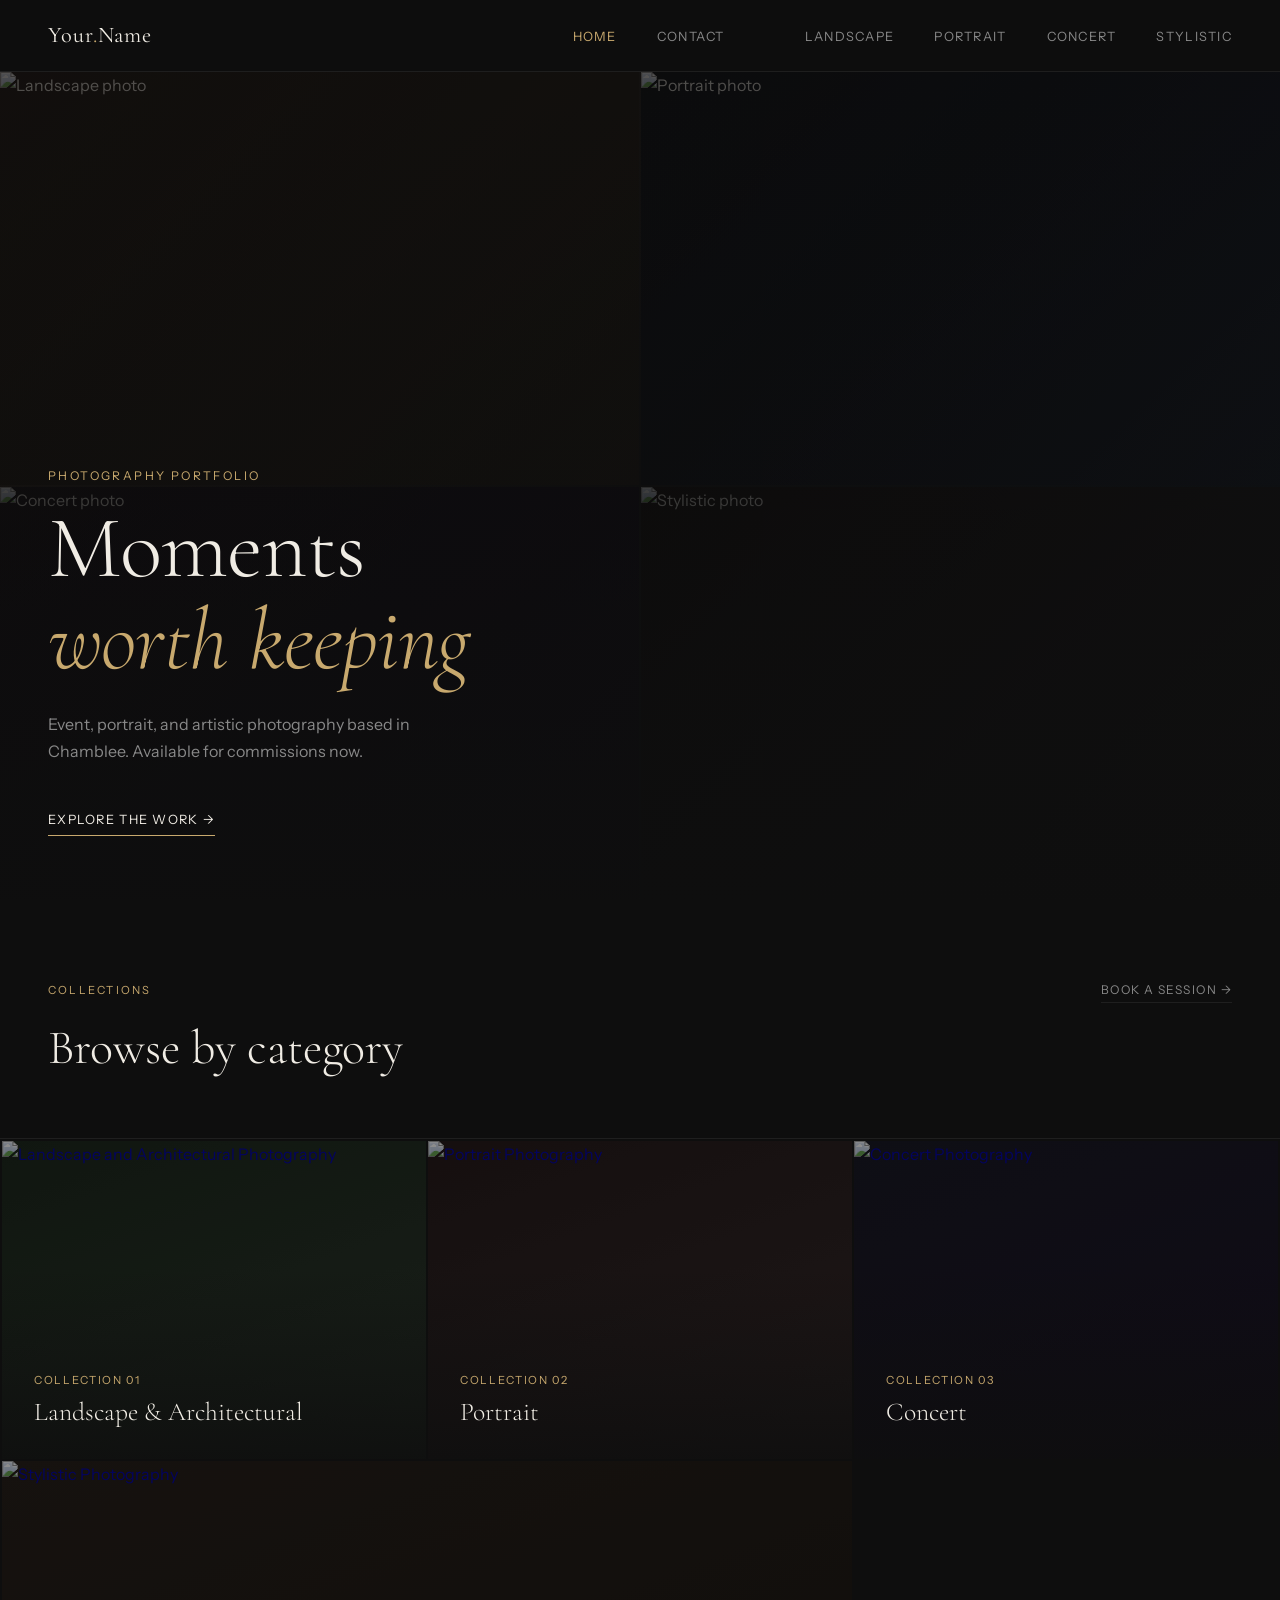
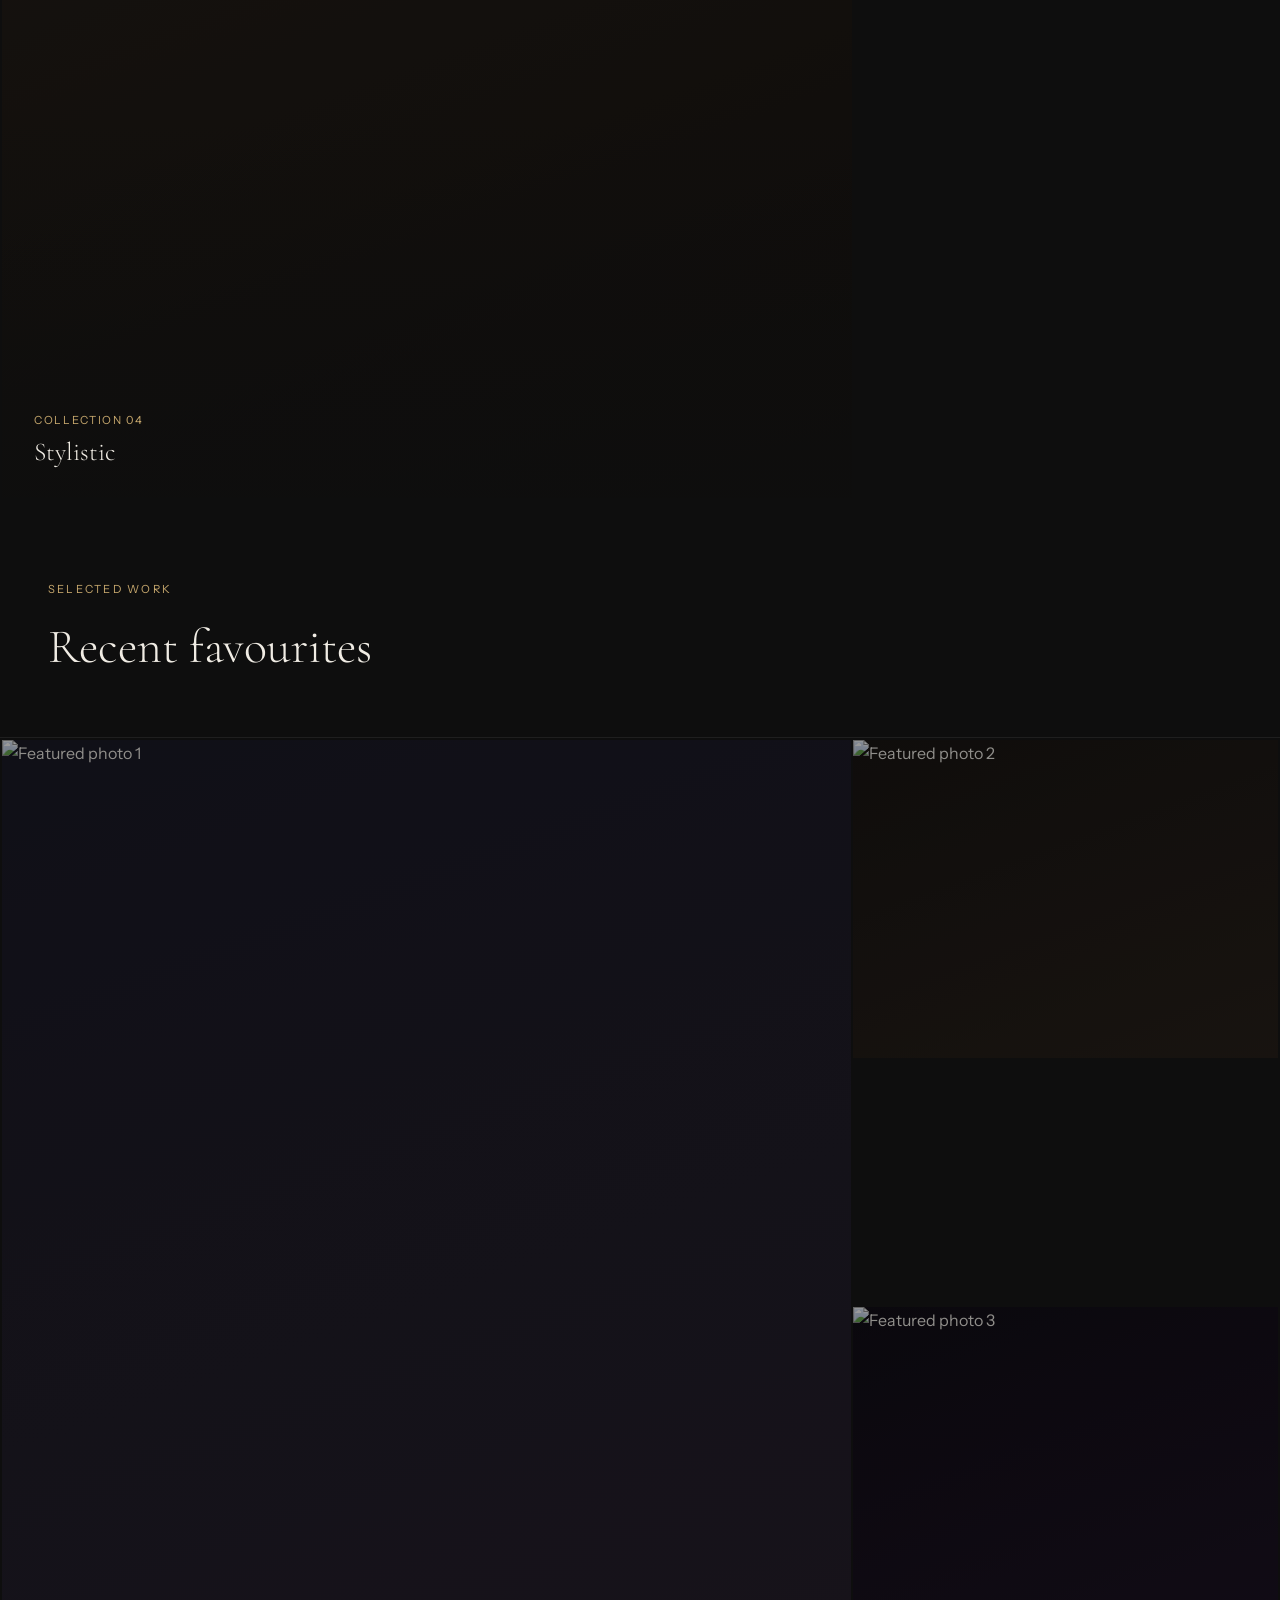
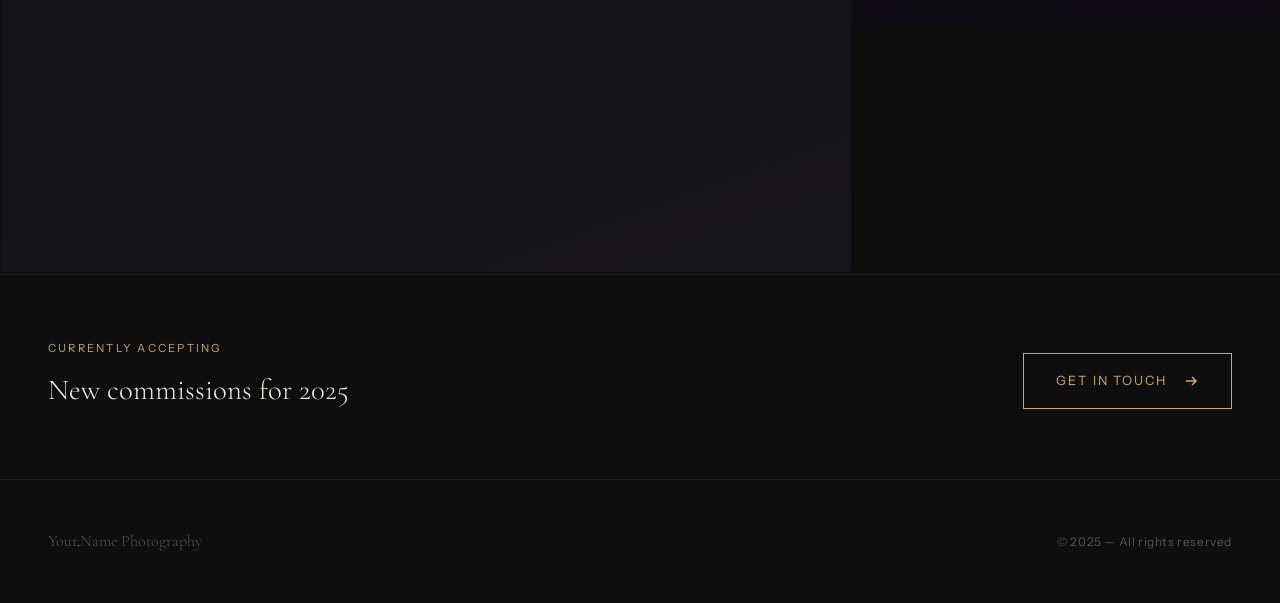
==== index.html @ 0b2f18de "Add Cassidy photo" ====
<!DOCTYPE html>
<html lang="en">
<head>
  <meta charset="UTF-8">
  <meta name="viewport" content="width=device-width, initial-scale=1.0">
  <title>Ari Weber — Photography</title>
  <meta name="description" content="Photography portfolio — landscape, portrait, concert, and stylistic photography.">
  <link rel="stylesheet" href="css/style.css">

  <!-- ═══════════════════════════════════════════════
    ANALYTICS — Paste your snippets here
    ═══════════════════════════════════════════════ -->

  <!-- Google tag (gtag.js) -->
<script async src="https://www.googletagmanager.com/gtag/js?id=G-SFC77JPPCZ"></script>
<script>
  window.dataLayer = window.dataLayer || [];
  function gtag(){dataLayer.push(arguments);}
  gtag('js', new Date());

  gtag('config', 'G-SFC77JPPCZ');
</script>

  <script type="text/javascript">
    (function(c,l,a,r,i,t,y){
        c[a]=c[a]||function(){(c[a].q=c[a].q||[]).push(arguments)};
        t=l.createElement(r);t.async=1;t.src="https://www.clarity.ms/tag/"+i;
        y=l.getElementsByTagName(r)[0];y.parentNode.insertBefore(t,y);
    })(window, document, "clarity", "script", "w8kyhgi5ei");
</script>

</head>
<body>

  <!-- ── Navigation ── -->
  <nav>
    <a href="/" class="nav-logo">Your<span>.</span>Name</a>
    <ul class="nav-links">
      <li><a href="/" class="active">Home</a></li>
      <li><a href="pages/contact">Contact</a></li>
      <li></li>
      <li><a href="pages/landscape">Landscape</a></li>
      <li><a href="pages/portrait">Portrait</a></li>
      <li><a href="pages/concert">Concert</a></li>
      <li><a href="pages/stylistic">Stylistic</a></li>
    </ul>
    <button class="nav-toggle" aria-label="Toggle menu">
      <span></span><span></span><span></span>
    </button>
  </nav>

  <main>

    <!-- ── Hero ── -->
    <section class="hero">
      <div class="hero-bg"></div>

      <!-- Replace src values with your actual hero images -->
      <div class="hero-grid">
        <img class="hero-img" src="images/hero-1.jpg" alt="Landscape photo"
          onerror="this.style.background='linear-gradient(135deg,#1a1512,#2a2218)';this.style.display='block'">
        <img class="hero-img" src="images/Cassidy_Portrait_B&W.JPG" alt="Portrait photo"
          onerror="this.style.background='linear-gradient(135deg,#0d1218,#1a2030)';this.style.display='block'">
        <img class="hero-img" src="images/hero-3.jpg" alt="Concert photo"
          onerror="this.style.background='linear-gradient(135deg,#120d18,#1e1228)';this.style.display='block'">
        <img class="hero-img" src="images/hero-4.jpg" alt="Stylistic photo"
          onerror="this.style.background='linear-gradient(135deg,#181210,#2a1e1a)';this.style.display='block'">
      </div>

      <div class="hero-overlay"></div>

      <div class="hero-content">
        <p class="hero-eyebrow fade-up fade-up-1">Photography Portfolio</p>
        <h1 class="hero-title fade-up fade-up-2">
          Moments<br><em>worth keeping</em>
        </h1>
        <p class="hero-subtitle fade-up fade-up-3">
          Event, portrait, and artistic photography based in Chamblee.
          Available for commissions now.
        </p>
        <a href="pages/landscape" class="hero-cta fade-up fade-up-3">
          Explore the work →
        </a>
      </div>
    </section>

    <!-- ── Categories ── -->
    <section>
      <div class="section-header">
        <div>
          <p class="section-label">Collections</p>
          <h2 class="section-title">Browse by category</h2>
        </div>
        <a href="pages/contact" class="section-link">Book a session →</a>
      </div>

      <div class="categories-grid">

        <a href="pages/landscape" class="category-card scroll-reveal">
          <!-- Replace src with your landscape thumbnail -->
          <img src="images/cat-landscape.jpg" alt="Landscape and Architectural Photography"
            onerror="this.style.background='linear-gradient(160deg,#1a2a1a,#2a3a2a)';this.style.display='block';this.style.height='100%'">
          <div class="category-overlay">
            <p class="category-count">Collection 01</p>
            <h3 class="category-name">Landscape &amp; Architectural</h3>
          </div>
          <div class="category-arrow">
            <svg viewBox="0 0 16 16"><path d="M3 8h10M9 4l4 4-4 4"/></svg>
          </div>
        </a>

        <a href="pages/portrait" class="category-card scroll-reveal">
          <img src="images/cat-portrait.jpg" alt="Portrait Photography"
            onerror="this.style.background='linear-gradient(160deg,#2a1a1a,#3a2a2a)';this.style.display='block';this.style.height='100%'">
          <div class="category-overlay">
            <p class="category-count">Collection 02</p>
            <h3 class="category-name">Portrait</h3>
          </div>
          <div class="category-arrow">
            <svg viewBox="0 0 16 16"><path d="M3 8h10M9 4l4 4-4 4"/></svg>
          </div>
        </a>

        <a href="pages/concert" class="category-card scroll-reveal">
          <img src="images/cat-concert.jpg" alt="Concert Photography"
            onerror="this.style.background='linear-gradient(160deg,#1a1a2a,#1e1230)';this.style.display='block';this.style.height='100%'">
          <div class="category-overlay">
            <p class="category-count">Collection 03</p>
            <h3 class="category-name">Concert</h3>
          </div>
          <div class="category-arrow">
            <svg viewBox="0 0 16 16"><path d="M3 8h10M9 4l4 4-4 4"/></svg>
          </div>
        </a>

        <a href="pages/stylistic" class="category-card scroll-reveal" style="grid-column: span 2;">
          <img src="images/cat-stylistic.jpg" alt="Stylistic Photography"
            onerror="this.style.background='linear-gradient(160deg,#2a2018,#1a1510)';this.style.display='block';this.style.height='100%'">
          <div class="category-overlay">
            <p class="category-count">Collection 04</p>
            <h3 class="category-name">Stylistic</h3>
          </div>
          <div class="category-arrow">
            <svg viewBox="0 0 16 16"><path d="M3 8h10M9 4l4 4-4 4"/></svg>
          </div>
        </a>

        <!-- Add more category cards here, or remove the span-2 above if you add a 5th card -->

      </div>
    </section>

    <!-- ── Featured shots ── -->
    <section>
      <div class="section-header">
        <div>
          <p class="section-label">Selected Work</p>
          <h2 class="section-title">Recent favourites</h2>
        </div>
      </div>

      <div class="featured-grid">

        <div class="featured-item featured-large scroll-reveal">
          <!-- Replace with your featured image -->
          <img src="images/featured-1.jpg" alt="Featured photo 1"
            onerror="this.style.background='linear-gradient(160deg,#1a1a2a,#2a2030)';this.style.display='block';this.style.height='100%'">
          <div class="featured-caption">
            <p>Golden hour over the valley — Sierra Nevada, 2024</p>
          </div>
        </div>

        <div class="featured-item scroll-reveal">
          <img src="images/featured-2.jpg" alt="Featured photo 2"
            onerror="this.style.background='linear-gradient(160deg,#1a1512,#2a2018)';this.style.display='block';this.style.height='100%'">
          <div class="featured-caption">
            <p>Studio portrait session — New York, 2024</p>
          </div>
        </div>

        <div class="featured-item scroll-reveal">
          <img src="images/featured-3.jpg" alt="Featured photo 3"
            onerror="this.style.background='linear-gradient(160deg,#120d18,#1e1228)';this.style.display='block';this.style.height='100%'">
          <div class="featured-caption">
            <p>Front row at the Roundhouse — London, 2024</p>
          </div>
        </div>

      </div>
    </section>

    <!-- ── Availability strip ── -->
    <section style="padding: 4rem 3rem; display:flex; align-items:center; justify-content:space-between; border-top: 1px solid var(--border); gap: 2rem; flex-wrap: wrap;">
      <div>
        <p class="section-label" style="margin-bottom:0.5rem;">Currently accepting</p>
        <h3 style="font-family:var(--serif); font-size:1.8rem; font-weight:300;">New commissions for 2025</h3>
      </div>
      <a href="pages/contact" class="form-submit" style="text-decoration:none; flex-shrink:0;">
        Get in touch
        <svg viewBox="0 0 16 16" fill="none" stroke="currentColor" stroke-width="1.5"><path d="M3 8h10M9 4l4 4-4 4"/></svg>
      </a>
    </section>

  </main>

  <!-- ── Footer ── -->
  <footer>
    <p class="footer-brand">Your<span>.</span>Name Photography</p>
    <p class="footer-copy">&copy; 2025 — All rights reserved</p>
  </footer>

  <script src="js/main.js"></script>
</body>
</html>
---- css/style.css ----
@import url('https://fonts.googleapis.com/css2?family=Cormorant+Garamond:ital,wght@0,300;0,400;0,500;1,300;1,400&family=Instrument+Sans:wght@300;400;500&display=swap');

:root {
  --bg: #0e0e0e;
  --bg-card: #161616;
  --bg-elevated: #1e1e1e;
  --text: #f0ece4;
  --text-muted: #888;
  --text-dim: #555;
  --accent: #c8a96e;
  --accent-soft: rgba(200, 169, 110, 0.12);
  --border: rgba(255,255,255,0.07);
  --border-hover: rgba(200,169,110,0.3);
  --nav-height: 72px;
  --serif: 'Cormorant Garamond', Georgia, serif;
  --sans: 'Instrument Sans', system-ui, sans-serif;
  --transition: 0.3s cubic-bezier(0.4, 0, 0.2, 1);
}

*, *::before, *::after { box-sizing: border-box; margin: 0; padding: 0; }

html { scroll-behavior: smooth; }

body {
  background: var(--bg);
  color: var(--text);
  font-family: var(--sans);
  font-weight: 300;
  font-size: 16px;
  line-height: 1.7;
  -webkit-font-smoothing: antialiased;
}

/* ── Navigation ── */
nav {
  position: fixed;
  top: 0; left: 0; right: 0;
  height: var(--nav-height);
  background: rgba(14,14,14,0.92);
  backdrop-filter: blur(12px);
  -webkit-backdrop-filter: blur(12px);
  border-bottom: 1px solid var(--border);
  display: flex;
  align-items: center;
  justify-content: space-between;
  padding: 0 3rem;
  z-index: 100;
}

.nav-logo {
  font-family: var(--serif);
  font-size: 1.4rem;
  font-weight: 400;
  color: var(--text);
  text-decoration: none;
  letter-spacing: 0.04em;
}

.nav-logo span { color: var(--accent); }

.nav-links {
  display: flex;
  gap: 2.5rem;
  list-style: none;
}

.nav-links a {
  color: var(--text-muted);
  text-decoration: none;
  font-size: 0.8rem;
  letter-spacing: 0.1em;
  text-transform: uppercase;
  transition: color var(--transition);
}

.nav-links a:hover,
.nav-links a.active { color: var(--accent); }

.nav-toggle {
  display: none;
  background: none;
  border: none;
  cursor: pointer;
  padding: 8px;
  flex-direction: column;
  gap: 5px;
}

.nav-toggle span {
  display: block;
  width: 24px;
  height: 1px;
  background: var(--text);
  transition: var(--transition);
}

/* ── Page container ── */
main {
  padding-top: var(--nav-height);
  min-height: 100vh;
}

/* ── Hero ── */
.hero {
  position: relative;
  height: calc(100vh - var(--nav-height));
  display: flex;
  align-items: flex-end;
  padding: 0 3rem 4rem;
  overflow: hidden;
}

.hero-bg {
  position: absolute;
  inset: 0;
  background: linear-gradient(135deg, #1a1512 0%, #0e0e0e 50%, #0d1218 100%);
}

.hero-grid {
  position: absolute;
  inset: 0;
  display: grid;
  grid-template-columns: 1fr 1fr;
  grid-template-rows: 1fr 1fr;
  gap: 2px;
  opacity: 0.6;
}

.hero-img {
  width: 100%;
  height: 100%;
  object-fit: cover;
  filter: brightness(0.5) saturate(0.7);
  transition: filter var(--transition);
}

.hero-grid:hover .hero-img { filter: brightness(0.6) saturate(0.85); }

.hero-overlay {
  position: absolute;
  inset: 0;
  background: linear-gradient(to top, rgba(14,14,14,0.95) 0%, rgba(14,14,14,0.3) 50%, transparent 100%);
}

.hero-content {
  position: relative;
  z-index: 2;
  max-width: 640px;
}

.hero-eyebrow {
  font-family: var(--sans);
  font-size: 0.75rem;
  letter-spacing: 0.2em;
  text-transform: uppercase;
  color: var(--accent);
  margin-bottom: 1rem;
}

.hero-title {
  font-family: var(--serif);
  font-size: clamp(3rem, 7vw, 5.5rem);
  font-weight: 300;
  line-height: 1.05;
  letter-spacing: -0.01em;
  color: var(--text);
  margin-bottom: 1.5rem;
}

.hero-title em {
  font-style: italic;
  color: var(--accent);
}

.hero-subtitle {
  font-size: 1rem;
  color: var(--text-muted);
  font-weight: 300;
  max-width: 400px;
  margin-bottom: 2.5rem;
}

.hero-cta {
  display: inline-flex;
  align-items: center;
  gap: 0.75rem;
  color: var(--text);
  text-decoration: none;
  font-size: 0.8rem;
  letter-spacing: 0.1em;
  text-transform: uppercase;
  border-bottom: 1px solid var(--accent);
  padding-bottom: 4px;
  transition: color var(--transition), gap var(--transition);
}

.hero-cta:hover { color: var(--accent); gap: 1.25rem; }

/* ── Section headers ── */
.section-header {
  padding: 5rem 3rem 3rem;
  display: flex;
  align-items: baseline;
  justify-content: space-between;
  border-bottom: 1px solid var(--border);
}

.section-label {
  font-family: var(--sans);
  font-size: 0.7rem;
  letter-spacing: 0.2em;
  text-transform: uppercase;
  color: var(--accent);
  margin-bottom: 0.5rem;
}

.section-title {
  font-family: var(--serif);
  font-size: clamp(2rem, 4vw, 3rem);
  font-weight: 300;
  color: var(--text);
}

.section-link {
  color: var(--text-muted);
  text-decoration: none;
  font-size: 0.75rem;
  letter-spacing: 0.12em;
  text-transform: uppercase;
  border-bottom: 1px solid var(--border);
  padding-bottom: 2px;
  transition: color var(--transition), border-color var(--transition);
  white-space: nowrap;
}

.section-link:hover { color: var(--accent); border-color: var(--accent); }

/* ── Category grid ── */
.categories-grid {
  display: grid;
  grid-template-columns: repeat(3, 1fr);
  gap: 2px;
  padding: 2px;
}

.category-card {
  position: relative;
  aspect-ratio: 4/3;
  overflow: hidden;
  cursor: pointer;
  text-decoration: none;
  display: block;
}

.category-card img {
  width: 100%;
  height: 100%;
  object-fit: cover;
  filter: brightness(0.55) saturate(0.7);
  transition: transform 0.7s cubic-bezier(0.4,0,0.2,1), filter 0.5s ease;
}

.category-card:hover img {
  transform: scale(1.05);
  filter: brightness(0.7) saturate(0.9);
}

.category-overlay {
  position: absolute;
  inset: 0;
  background: linear-gradient(to top, rgba(14,14,14,0.85) 0%, transparent 60%);
  display: flex;
  flex-direction: column;
  justify-content: flex-end;
  padding: 2rem;
  transition: background var(--transition);
}

.category-card:hover .category-overlay {
  background: linear-gradient(to top, rgba(14,14,14,0.75) 0%, transparent 70%);
}

.category-count {
  font-size: 0.7rem;
  letter-spacing: 0.15em;
  text-transform: uppercase;
  color: var(--accent);
  margin-bottom: 0.5rem;
}

.category-name {
  font-family: var(--serif);
  font-size: 1.6rem;
  font-weight: 300;
  color: var(--text);
  line-height: 1.1;
}

.category-arrow {
  position: absolute;
  top: 1.5rem;
  right: 1.5rem;
  width: 36px;
  height: 36px;
  border: 1px solid rgba(255,255,255,0.2);
  border-radius: 50%;
  display: flex;
  align-items: center;
  justify-content: center;
  opacity: 0;
  transform: translateY(-4px);
  transition: opacity var(--transition), transform var(--transition), border-color var(--transition);
}

.category-card:hover .category-arrow {
  opacity: 1;
  transform: translateY(0);
  border-color: var(--accent);
}

.category-arrow svg { width: 14px; height: 14px; fill: var(--accent); }

/* ── Featured photos ── */
.featured-grid {
  display: grid;
  grid-template-columns: 2fr 1fr;
  grid-template-rows: auto auto;
  gap: 2px;
  padding: 2px;
}

.featured-large { grid-row: 1 / 3; }

.featured-item {
  position: relative;
  overflow: hidden;
  aspect-ratio: 4/3;
}

.featured-large { aspect-ratio: 3/4; }

.featured-item img {
  width: 100%;
  height: 100%;
  object-fit: cover;
  filter: brightness(0.6) saturate(0.75);
  transition: transform 0.6s cubic-bezier(0.4,0,0.2,1), filter 0.4s ease;
}

.featured-item:hover img {
  transform: scale(1.04);
  filter: brightness(0.75) saturate(1);
}

.featured-caption {
  position: absolute;
  bottom: 0; left: 0; right: 0;
  padding: 1.5rem;
  background: linear-gradient(to top, rgba(14,14,14,0.9) 0%, transparent 100%);
  transform: translateY(100%);
  transition: transform var(--transition);
}

.featured-item:hover .featured-caption { transform: translateY(0); }

.featured-caption p {
  font-family: var(--serif);
  font-style: italic;
  font-size: 0.95rem;
  color: var(--text-muted);
}

/* ── Gallery page ── */
.gallery-header {
  padding: 5rem 3rem 3rem;
  border-bottom: 1px solid var(--border);
}

.gallery-eyebrow {
  font-size: 0.7rem;
  letter-spacing: 0.2em;
  text-transform: uppercase;
  color: var(--accent);
  margin-bottom: 0.75rem;
}

.gallery-title {
  font-family: var(--serif);
  font-size: clamp(2.5rem, 5vw, 4rem);
  font-weight: 300;
  line-height: 1.1;
}

.gallery-desc {
  color: var(--text-muted);
  font-weight: 300;
  max-width: 500px;
  margin-top: 1rem;
}

.gallery-masonry {
  columns: 3;
  column-gap: 2px;
  padding: 2px;
}

.gallery-masonry .photo-item {
  break-inside: avoid;
  margin-bottom: 2px;
  position: relative;
  overflow: hidden;
  cursor: pointer;
}

.gallery-masonry .photo-item img {
  width: 100%;
  display: block;
  filter: brightness(0.7) saturate(0.75);
  transition: transform 0.6s cubic-bezier(0.4,0,0.2,1), filter 0.4s ease;
}

.gallery-masonry .photo-item:hover img {
  transform: scale(1.03);
  filter: brightness(0.9) saturate(1);
}

/* ── Lightbox ── */
.lightbox {
  display: none;
  position: fixed;
  inset: 0;
  background: rgba(0,0,0,0.95);
  z-index: 1000;
  align-items: center;
  justify-content: center;
}

.lightbox.open { display: flex; }

.lightbox-img {
  max-width: 90vw;
  max-height: 90vh;
  object-fit: contain;
}

.lightbox-close {
  position: absolute;
  top: 1.5rem;
  right: 2rem;
  background: none;
  border: none;
  color: var(--text-muted);
  font-size: 2rem;
  cursor: pointer;
  transition: color var(--transition);
  line-height: 1;
}

.lightbox-close:hover { color: var(--text); }

/* ── Contact page ── */
.contact-layout {
  display: grid;
  grid-template-columns: 1fr 1fr;
  min-height: calc(100vh - var(--nav-height));
}

.contact-info {
  padding: 5rem 3rem;
  border-right: 1px solid var(--border);
  display: flex;
  flex-direction: column;
  justify-content: space-between;
}

.contact-title {
  font-family: var(--serif);
  font-size: clamp(2.5rem, 4vw, 3.5rem);
  font-weight: 300;
  line-height: 1.1;
  margin-bottom: 1.5rem;
}

.contact-title em { font-style: italic; color: var(--accent); }

.contact-desc {
  color: var(--text-muted);
  font-weight: 300;
  max-width: 360px;
  margin-bottom: 3rem;
}

.contact-detail {
  display: flex;
  flex-direction: column;
  gap: 1.5rem;
}

.contact-item-label {
  font-size: 0.7rem;
  letter-spacing: 0.15em;
  text-transform: uppercase;
  color: var(--text-dim);
  margin-bottom: 0.25rem;
}

.contact-item-value {
  font-family: var(--serif);
  font-size: 1.1rem;
  color: var(--text-muted);
}

.contact-social {
  display: flex;
  gap: 1.5rem;
  margin-top: 3rem;
}

.social-link {
  font-size: 0.75rem;
  letter-spacing: 0.1em;
  text-transform: uppercase;
  color: var(--text-dim);
  text-decoration: none;
  border-bottom: 1px solid var(--border);
  padding-bottom: 2px;
  transition: color var(--transition), border-color var(--transition);
}

.social-link:hover { color: var(--accent); border-color: var(--accent); }

/* ── Form ── */
.contact-form-wrap {
  padding: 5rem 3rem;
  background: var(--bg-card);
}

.form-title {
  font-family: var(--serif);
  font-size: 1.5rem;
  font-weight: 400;
  color: var(--text-muted);
  margin-bottom: 2.5rem;
}

.form-group {
  margin-bottom: 1.75rem;
}

.form-label {
  display: block;
  font-size: 0.7rem;
  letter-spacing: 0.15em;
  text-transform: uppercase;
  color: var(--text-dim);
  margin-bottom: 0.6rem;
}

.form-input,
.form-textarea,
.form-select {
  width: 100%;
  background: transparent;
  border: none;
  border-bottom: 1px solid var(--border);
  padding: 0.75rem 0;
  color: var(--text);
  font-family: var(--sans);
  font-size: 1rem;
  font-weight: 300;
  outline: none;
  transition: border-color var(--transition);
  -webkit-appearance: none;
  border-radius: 0;
}

.form-input:focus,
.form-textarea:focus,
.form-select:focus {
  border-color: var(--accent);
}

.form-select {
  background: transparent;
  cursor: pointer;
}

.form-select option {
  background: var(--bg-card);
  color: var(--text);
}

.form-textarea {
  resize: vertical;
  min-height: 120px;
}

.form-row {
  display: grid;
  grid-template-columns: 1fr 1fr;
  gap: 2rem;
}

.form-submit {
  display: inline-flex;
  align-items: center;
  gap: 1rem;
  background: transparent;
  border: 1px solid var(--accent);
  color: var(--accent);
  padding: 1rem 2rem;
  font-family: var(--sans);
  font-size: 0.8rem;
  letter-spacing: 0.15em;
  text-transform: uppercase;
  cursor: pointer;
  transition: background var(--transition), color var(--transition);
  margin-top: 0.5rem;
}

.form-submit:hover {
  background: var(--accent);
  color: var(--bg);
}

.form-submit svg {
  width: 16px;
  height: 16px;
  transition: transform var(--transition);
}

.form-submit:hover svg { transform: translateX(4px); }

/* ── Footer ── */
footer {
  padding: 3rem;
  border-top: 1px solid var(--border);
  display: flex;
  align-items: center;
  justify-content: space-between;
}

.footer-brand {
  font-family: var(--serif);
  font-size: 1rem;
  color: var(--text-dim);
}

.footer-brand span { color: var(--accent); }

.footer-copy {
  font-size: 0.75rem;
  color: var(--text-dim);
  letter-spacing: 0.05em;
}

/* ── Placeholder images (gradient stands) ── */
.img-placeholder {
  width: 100%;
  height: 100%;
  display: block;
  background: linear-gradient(135deg, #1a1a1a 0%, #2a2a2a 50%, #1a1a1a 100%);
}

/* ── Animations ── */
@keyframes fadeUp {
  from { opacity: 0; transform: translateY(24px); }
  to   { opacity: 1; transform: translateY(0); }
}

.fade-up {
  opacity: 0;
  animation: fadeUp 0.8s cubic-bezier(0.4,0,0.2,1) forwards;
}

.fade-up-1 { animation-delay: 0.1s; }
.fade-up-2 { animation-delay: 0.25s; }
.fade-up-3 { animation-delay: 0.4s; }

/* ── Responsive ── */
@media (max-width: 900px) {
  nav { padding: 0 1.5rem; }
  .nav-links { display: none; }
  .nav-links.open {
    display: flex;
    flex-direction: column;
    position: fixed;
    top: var(--nav-height);
    left: 0; right: 0;
    background: var(--bg);
    padding: 2rem;
    border-bottom: 1px solid var(--border);
    gap: 1.5rem;
  }
  .nav-toggle { display: flex; }

  .hero { padding: 0 1.5rem 3rem; }
  .hero-title { font-size: 2.5rem; }

  .section-header { padding: 3rem 1.5rem 2rem; flex-direction: column; gap: 1rem; }

  .categories-grid { grid-template-columns: 1fr 1fr; }
  .featured-grid { grid-template-columns: 1fr; }
  .featured-large { aspect-ratio: 4/3; grid-row: auto; }

  .gallery-header { padding: 3rem 1.5rem 2rem; }
  .gallery-masonry { columns: 2; }

  .contact-layout { grid-template-columns: 1fr; }
  .contact-info { padding: 3rem 1.5rem; border-right: none; border-bottom: 1px solid var(--border); }
  .contact-form-wrap { padding: 3rem 1.5rem; }
  .form-row { grid-template-columns: 1fr; gap: 0; }

  footer { padding: 2rem 1.5rem; flex-direction: column; gap: 1rem; text-align: center; }
}

@media (max-width: 600px) {
  .categories-grid { grid-template-columns: 1fr; }
  .gallery-masonry { columns: 1; }
}
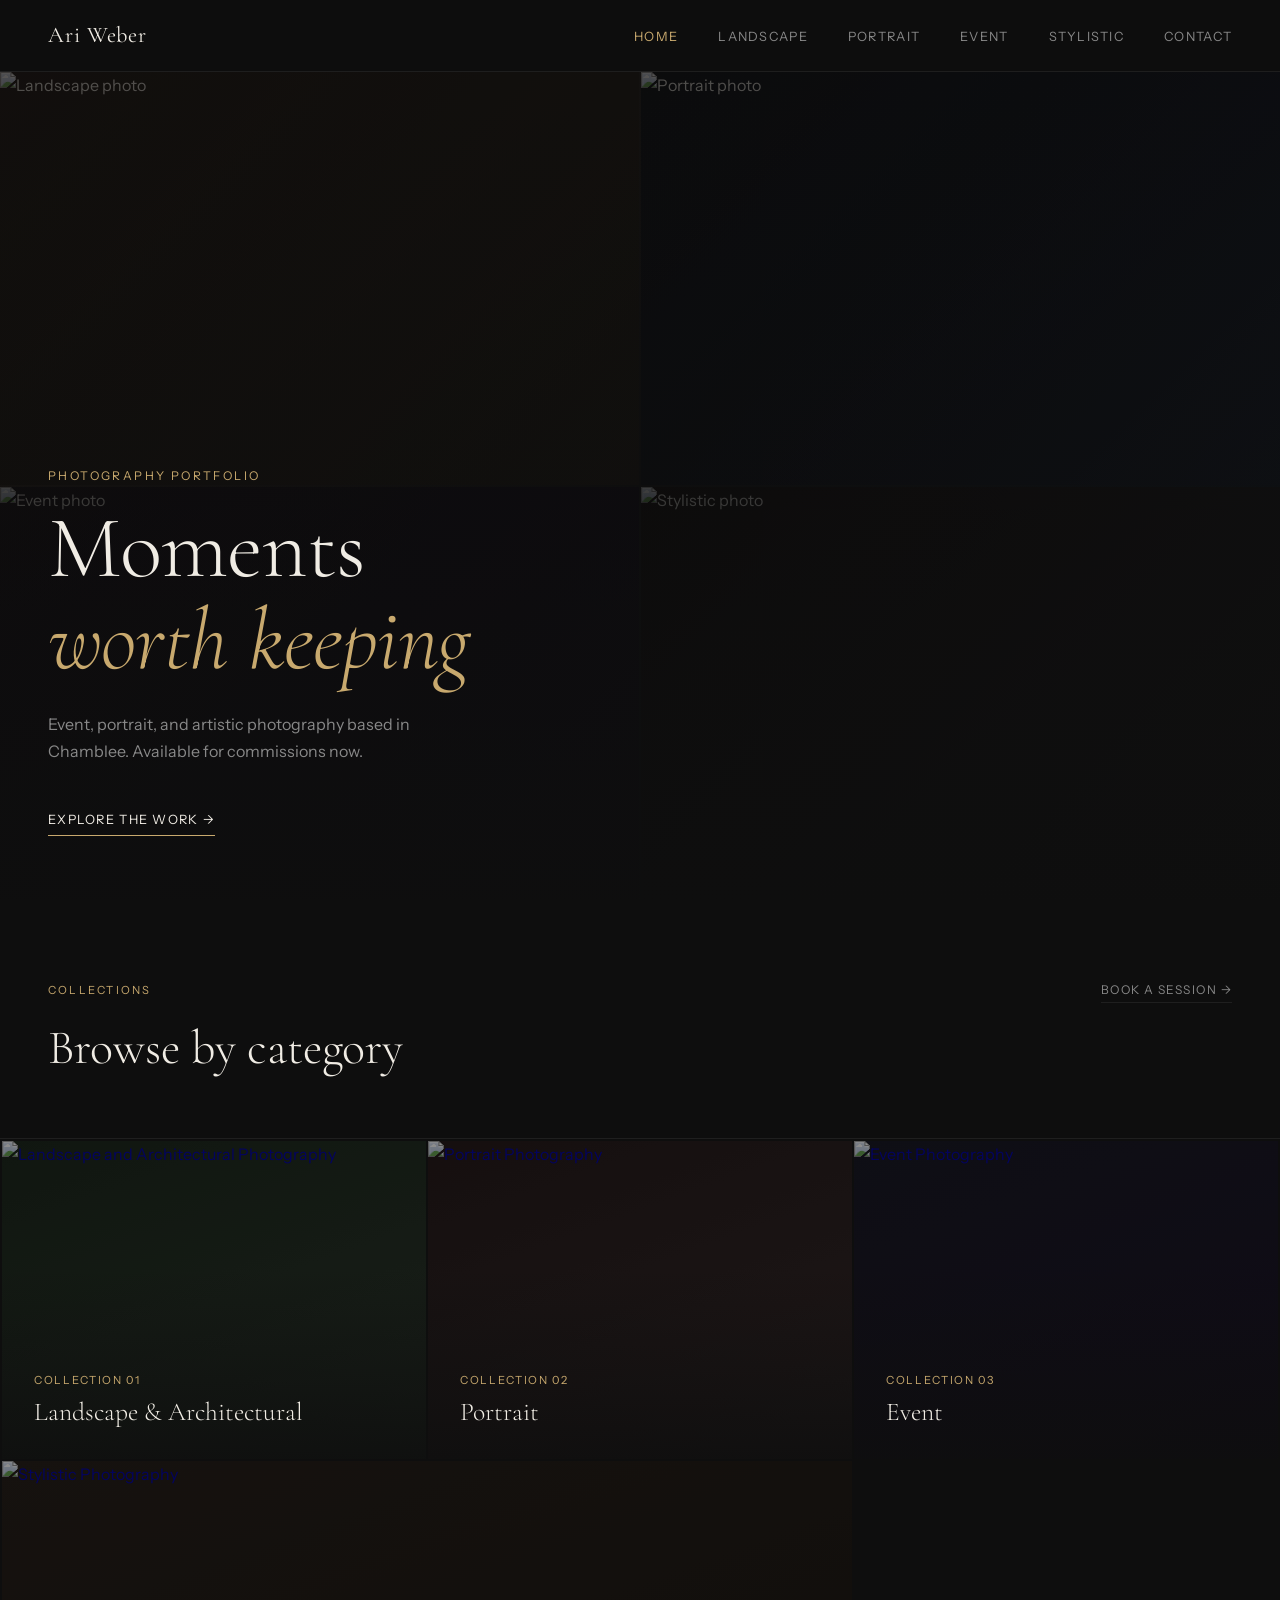
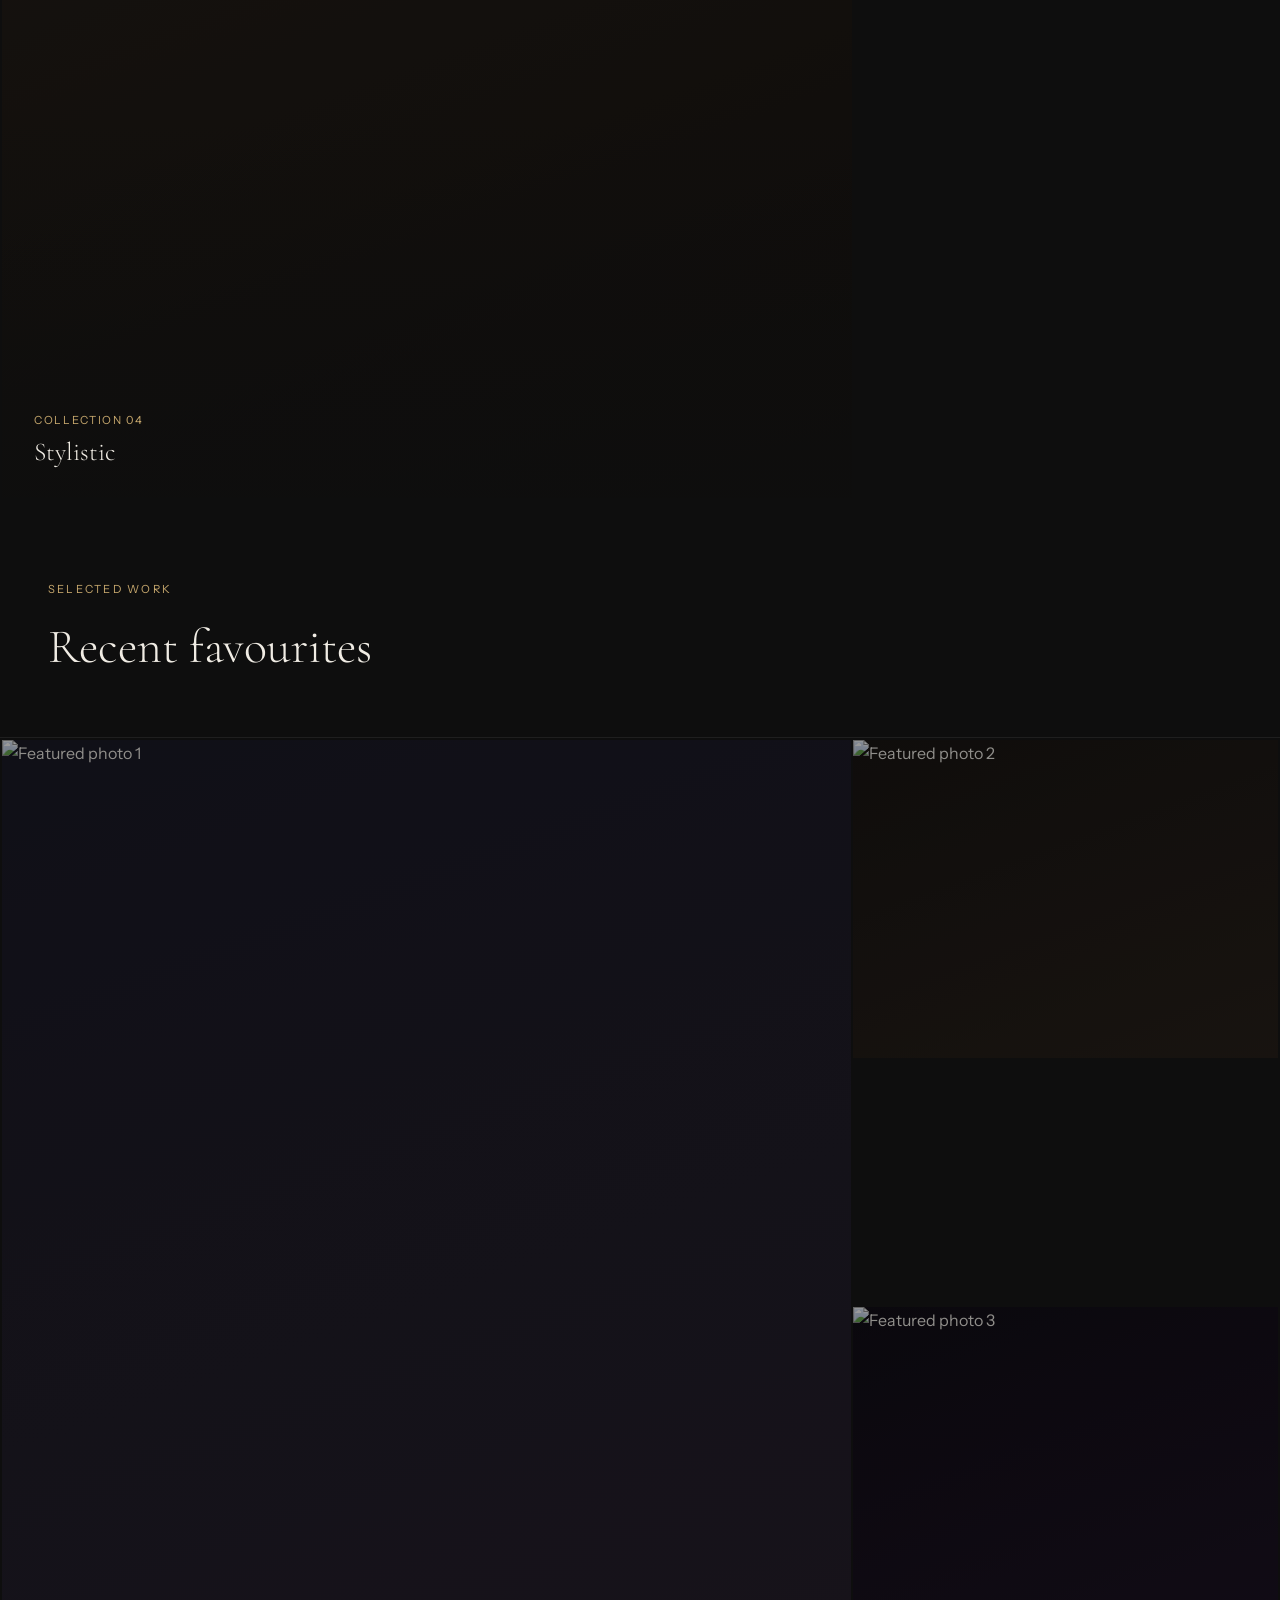
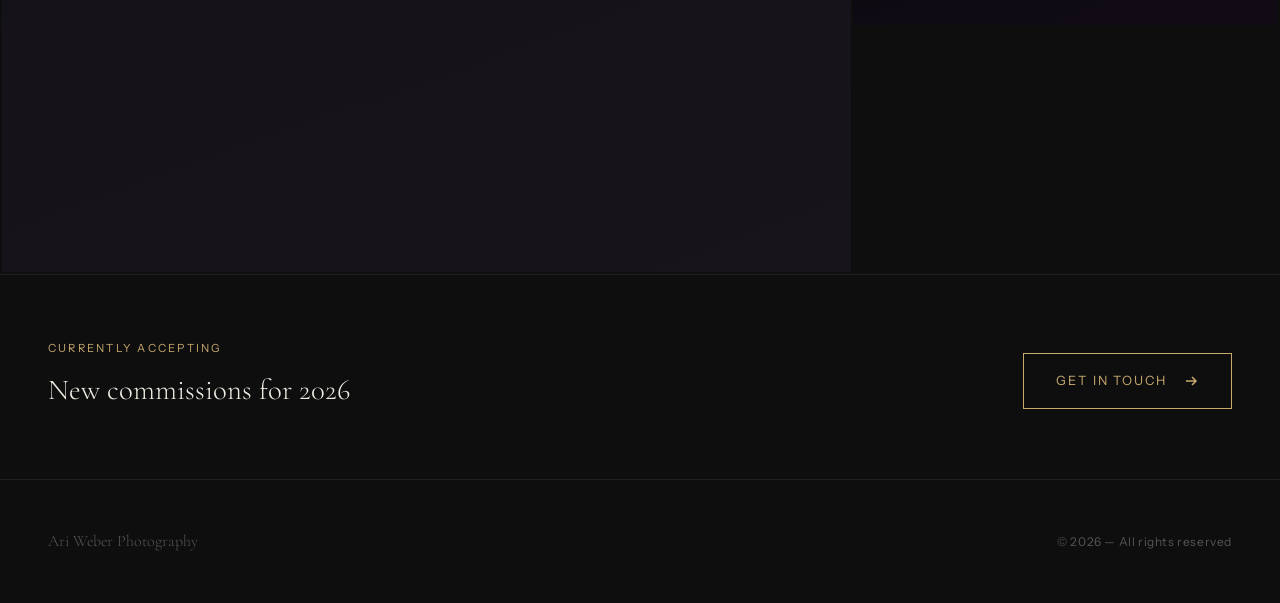
==== commit 3793d551: "Add google SEO verification" ====
--- a/index.html
+++ b/index.html
@@ -4,45 +4,35 @@
   <meta charset="UTF-8">
   <meta name="viewport" content="width=device-width, initial-scale=1.0">
   <title>Ari Weber — Photography</title>
-  <meta name="description" content="Photography portfolio — landscape, portrait, concert, and stylistic photography.">
+  <meta name="description" content="Photography portfolio — landscape, portrait, event, and stylistic photography.">
   <link rel="stylesheet" href="css/style.css">
-
-  <!-- ═══════════════════════════════════════════════
-    ANALYTICS — Paste your snippets here
-    ═══════════════════════════════════════════════ -->
-
-  <!-- Google tag (gtag.js) -->
-<script async src="https://www.googletagmanager.com/gtag/js?id=G-SFC77JPPCZ"></script>
-<script>
-  window.dataLayer = window.dataLayer || [];
-  function gtag(){dataLayer.push(arguments);}
-  gtag('js', new Date());
-
-  gtag('config', 'G-SFC77JPPCZ');
-</script>
-
+  <meta name="google-site-verification" content="7ZAGq1MP6MypWwgjM-dNtbiW60UKdkxzIyChNmRMrFI" />
+  <script async src="https://www.googletagmanager.com/gtag/js?id=G-SFC77JPPCZ"></script>
+  <script>
+    window.dataLayer = window.dataLayer || [];
+    function gtag() { dataLayer.push(arguments); }
+    gtag('js', new Date());
+    gtag('config', 'G-SFC77JPPCZ');
+  </script>
   <script type="text/javascript">
-    (function(c,l,a,r,i,t,y){
-        c[a]=c[a]||function(){(c[a].q=c[a].q||[]).push(arguments)};
-        t=l.createElement(r);t.async=1;t.src="https://www.clarity.ms/tag/"+i;
-        y=l.getElementsByTagName(r)[0];y.parentNode.insertBefore(t,y);
+    (function (c, l, a, r, i, t, y) {
+      c[a] = c[a] || function () { (c[a].q = c[a].q || []).push(arguments) };
+      t = l.createElement(r); t.async = 1; t.src = "https://www.clarity.ms/tag/" + i;
+      y = l.getElementsByTagName(r)[0]; y.parentNode.insertBefore(t, y);
     })(window, document, "clarity", "script", "w8kyhgi5ei");
-</script>
-
+  </script>
 </head>
 <body>
 
-  <!-- ── Navigation ── -->
   <nav>
-    <a href="/" class="nav-logo">Your<span>.</span>Name</a>
+    <a href="/" class="nav-logo">Ari<span> </span>Weber</a>
     <ul class="nav-links">
       <li><a href="/" class="active">Home</a></li>
-      <li><a href="pages/contact">Contact</a></li>
-      <li></li>
       <li><a href="pages/landscape">Landscape</a></li>
       <li><a href="pages/portrait">Portrait</a></li>
-      <li><a href="pages/concert">Concert</a></li>
+      <li><a href="pages/event">Event</a></li>
       <li><a href="pages/stylistic">Stylistic</a></li>
+      <li><a href="pages/contact">Contact</a></li>
     </ul>
     <button class="nav-toggle" aria-label="Toggle menu">
       <span></span><span></span><span></span>
@@ -51,24 +41,19 @@
 
   <main>
 
-    <!-- ── Hero ── -->
     <section class="hero">
       <div class="hero-bg"></div>
-
-      <!-- Replace src values with your actual hero images -->
       <div class="hero-grid">
-        <img class="hero-img" src="images/hero-1.jpg" alt="Landscape photo"
+        <img class="hero-img" src="images/Cave_Sunset_Greece.JPG" alt="Landscape photo"
           onerror="this.style.background='linear-gradient(135deg,#1a1512,#2a2218)';this.style.display='block'">
         <img class="hero-img" src="images/Cassidy_Portrait_B&W.JPG" alt="Portrait photo"
           onerror="this.style.background='linear-gradient(135deg,#0d1218,#1a2030)';this.style.display='block'">
-        <img class="hero-img" src="images/hero-3.jpg" alt="Concert photo"
+        <img class="hero-img" src="images/Greece_Party.jpg" alt="Event photo"
           onerror="this.style.background='linear-gradient(135deg,#120d18,#1e1228)';this.style.display='block'">
-        <img class="hero-img" src="images/hero-4.jpg" alt="Stylistic photo"
+        <img class="hero-img" src="images/Plane_Full_Moon.png" alt="Stylistic photo"
           onerror="this.style.background='linear-gradient(135deg,#181210,#2a1e1a)';this.style.display='block'">
       </div>
-
       <div class="hero-overlay"></div>
-
       <div class="hero-content">
         <p class="hero-eyebrow fade-up fade-up-1">Photography Portfolio</p>
         <h1 class="hero-title fade-up fade-up-2">
@@ -78,13 +63,12 @@
           Event, portrait, and artistic photography based in Chamblee.
           Available for commissions now.
         </p>
-        <a href="pages/landscape" class="hero-cta fade-up fade-up-3">
+        <a href="pages/portrait" class="hero-cta fade-up fade-up-3">
           Explore the work →
         </a>
       </div>
     </section>
 
-    <!-- ── Categories ── -->
     <section>
       <div class="section-header">
         <div>
@@ -93,12 +77,10 @@
         </div>
         <a href="pages/contact" class="section-link">Book a session →</a>
       </div>
-
       <div class="categories-grid">
 
         <a href="pages/landscape" class="category-card scroll-reveal">
-          <!-- Replace src with your landscape thumbnail -->
-          <img src="images/cat-landscape.jpg" alt="Landscape and Architectural Photography"
+          <img src="images/Cave_Sunset_Greece.JPG" alt="Landscape and Architectural Photography"
             onerror="this.style.background='linear-gradient(160deg,#1a2a1a,#2a3a2a)';this.style.display='block';this.style.height='100%'">
           <div class="category-overlay">
             <p class="category-count">Collection 01</p>
@@ -110,7 +92,7 @@
         </a>
 
         <a href="pages/portrait" class="category-card scroll-reveal">
-          <img src="images/cat-portrait.jpg" alt="Portrait Photography"
+          <img src="images/Cassidy_Portrait_B&W.JPG" alt="Portrait Photography"
             onerror="this.style.background='linear-gradient(160deg,#2a1a1a,#3a2a2a)';this.style.display='block';this.style.height='100%'">
           <div class="category-overlay">
             <p class="category-count">Collection 02</p>
@@ -121,12 +103,12 @@
           </div>
         </a>
 
-        <a href="pages/concert" class="category-card scroll-reveal">
-          <img src="images/cat-concert.jpg" alt="Concert Photography"
+        <a href="pages/event" class="category-card scroll-reveal">
+          <img src="images/Greece_Party.jpg" alt="Event Photography"
             onerror="this.style.background='linear-gradient(160deg,#1a1a2a,#1e1230)';this.style.display='block';this.style.height='100%'">
           <div class="category-overlay">
             <p class="category-count">Collection 03</p>
-            <h3 class="category-name">Concert</h3>
+            <h3 class="category-name">Event</h3>
           </div>
           <div class="category-arrow">
             <svg viewBox="0 0 16 16"><path d="M3 8h10M9 4l4 4-4 4"/></svg>
@@ -134,7 +116,7 @@
         </a>
 
         <a href="pages/stylistic" class="category-card scroll-reveal" style="grid-column: span 2;">
-          <img src="images/cat-stylistic.jpg" alt="Stylistic Photography"
+          <img src="images/Plane_Full_Moon.png" alt="Stylistic Photography"
             onerror="this.style.background='linear-gradient(160deg,#2a2018,#1a1510)';this.style.display='block';this.style.height='100%'">
           <div class="category-overlay">
             <p class="category-count">Collection 04</p>
@@ -145,12 +127,9 @@
           </div>
         </a>
 
-        <!-- Add more category cards here, or remove the span-2 above if you add a 5th card -->
-
       </div>
     </section>
 
-    <!-- ── Featured shots ── -->
     <section>
       <div class="section-header">
         <div>
@@ -158,23 +137,21 @@
           <h2 class="section-title">Recent favourites</h2>
         </div>
       </div>
-
       <div class="featured-grid">
 
         <div class="featured-item featured-large scroll-reveal">
-          <!-- Replace with your featured image -->
-          <img src="images/featured-1.jpg" alt="Featured photo 1"
+          <img src="images/Elsa_Bridge_Snowing.jpg" alt="Featured photo 1"
             onerror="this.style.background='linear-gradient(160deg,#1a1a2a,#2a2030)';this.style.display='block';this.style.height='100%'">
           <div class="featured-caption">
-            <p>Golden hour over the valley — Sierra Nevada, 2024</p>
+            <p>Elsa Shilling in the snow — Athens, GA, 2026</p>
           </div>
         </div>
 
         <div class="featured-item scroll-reveal">
-          <img src="images/featured-2.jpg" alt="Featured photo 2"
+          <img src="images/Waxing_Gibbus_Moon.png" alt="Featured photo 2"
             onerror="this.style.background='linear-gradient(160deg,#1a1512,#2a2018)';this.style.display='block';this.style.height='100%'">
           <div class="featured-caption">
-            <p>Studio portrait session — New York, 2024</p>
+            <p>Waxing Gibbous — 2026</p>
           </div>
         </div>
 
@@ -189,26 +166,27 @@
       </div>
     </section>
 
-    <!-- ── Availability strip ── -->
-    <section style="padding: 4rem 3rem; display:flex; align-items:center; justify-content:space-between; border-top: 1px solid var(--border); gap: 2rem; flex-wrap: wrap;">
+    <section class="availability-strip"
+      style="padding: 4rem 3rem; display:flex; align-items:center; justify-content:space-between; border-top: 1px solid var(--border); gap: 2rem; flex-wrap: wrap;">
       <div>
         <p class="section-label" style="margin-bottom:0.5rem;">Currently accepting</p>
-        <h3 style="font-family:var(--serif); font-size:1.8rem; font-weight:300;">New commissions for 2025</h3>
+        <h3 style="font-family:var(--serif); font-size:1.8rem; font-weight:300;">New commissions for 2026</h3>
       </div>
       <a href="pages/contact" class="form-submit" style="text-decoration:none; flex-shrink:0;">
         Get in touch
-        <svg viewBox="0 0 16 16" fill="none" stroke="currentColor" stroke-width="1.5"><path d="M3 8h10M9 4l4 4-4 4"/></svg>
+        <svg viewBox="0 0 16 16" fill="none" stroke="currentColor" stroke-width="1.5">
+          <path d="M3 8h10M9 4l4 4-4 4"/>
+        </svg>
       </a>
     </section>
 
   </main>
 
-  <!-- ── Footer ── -->
   <footer>
-    <p class="footer-brand">Your<span>.</span>Name Photography</p>
-    <p class="footer-copy">&copy; 2025 — All rights reserved</p>
+    <p class="footer-brand">Ari Weber<span> </span>Photography</p>
+    <p class="footer-copy">&copy; 2026 — All rights reserved</p>
   </footer>
 
   <script src="js/main.js"></script>
 </body>
-</html>
+</html>
--- a/css/style.css
+++ b/css/style.css
@@ -335,6 +335,7 @@
   position: relative;
   overflow: hidden;
   aspect-ratio: 4/3;
+  min-height: 0;
 }
 
 .featured-large { aspect-ratio: 3/4; }
@@ -571,6 +572,7 @@
   outline: none;
   transition: border-color var(--transition);
   -webkit-appearance: none;
+  appearance: none;
   border-radius: 0;
 }
 
@@ -694,14 +696,23 @@
   }
   .nav-toggle { display: flex; }
 
-  .hero { padding: 0 1.5rem 3rem; }
+  .hero { padding: 0 1.5rem 3rem; height: auto; min-height: calc(100svh - var(--nav-height)); }
   .hero-title { font-size: 2.5rem; }
 
+  /* Show only 2 hero images in a single column on tablet */
+  .hero-grid { grid-template-columns: 1fr 1fr; grid-template-rows: 1fr; }
+  .hero-grid .hero-img:nth-child(3),
+  .hero-grid .hero-img:nth-child(4) { display: none; }
+
   .section-header { padding: 3rem 1.5rem 2rem; flex-direction: column; gap: 1rem; }
 
   .categories-grid { grid-template-columns: 1fr 1fr; }
+  /* Override any inline span-2 on smaller screens */
+  .categories-grid .category-card[style*="span 2"] { grid-column: span 1 !important; }
+
   .featured-grid { grid-template-columns: 1fr; }
-  .featured-large { aspect-ratio: 4/3; grid-row: auto; }
+  .featured-large { aspect-ratio: 16/10; grid-row: auto; }
+  .featured-item { aspect-ratio: 16/10; }
 
   .gallery-header { padding: 3rem 1.5rem 2rem; }
   .gallery-masonry { columns: 2; }
@@ -711,10 +722,44 @@
   .contact-form-wrap { padding: 3rem 1.5rem; }
   .form-row { grid-template-columns: 1fr; gap: 0; }
 
+  /* Availability strip */
+  .availability-strip { padding: 3rem 1.5rem !important; flex-direction: column; align-items: flex-start !important; }
+
   footer { padding: 2rem 1.5rem; flex-direction: column; gap: 1rem; text-align: center; }
 }
 
 @media (max-width: 600px) {
+  /* Single column everything */
   .categories-grid { grid-template-columns: 1fr; }
+  .categories-grid .category-card[style*="span 2"] { grid-column: span 1 !important; }
+
+  /* Single hero image, taller crop */
+  .hero-grid { grid-template-columns: 1fr; grid-template-rows: 1fr; }
+  .hero-grid .hero-img:nth-child(2),
+  .hero-grid .hero-img:nth-child(3),
+  .hero-grid .hero-img:nth-child(4) { display: none; }
+  .hero-grid .hero-img:first-child { filter: brightness(0.45) saturate(0.6); }
+
+  .hero-title { font-size: 2.1rem; }
+  .hero-subtitle { font-size: 0.9rem; }
+
+  .section-header { padding: 2.5rem 1rem 1.5rem; }
+  .section-title { font-size: 1.6rem; }
+
+  .category-card { aspect-ratio: 3/2; }
+  .category-name { font-size: 1.3rem; }
+
+  .featured-large, .featured-item { aspect-ratio: 4/3; }
+
   .gallery-masonry { columns: 1; }
-}
+
+  .contact-info { padding: 2.5rem 1rem; }
+  .contact-form-wrap { padding: 2.5rem 1rem; }
+  .contact-title { font-size: 2.2rem; }
+
+  /* Availability strip */
+  .availability-strip { padding: 2.5rem 1rem !important; }
+  .availability-strip h3 { font-size: 1.4rem !important; }
+
+  footer { padding: 1.5rem 1rem; }
+}
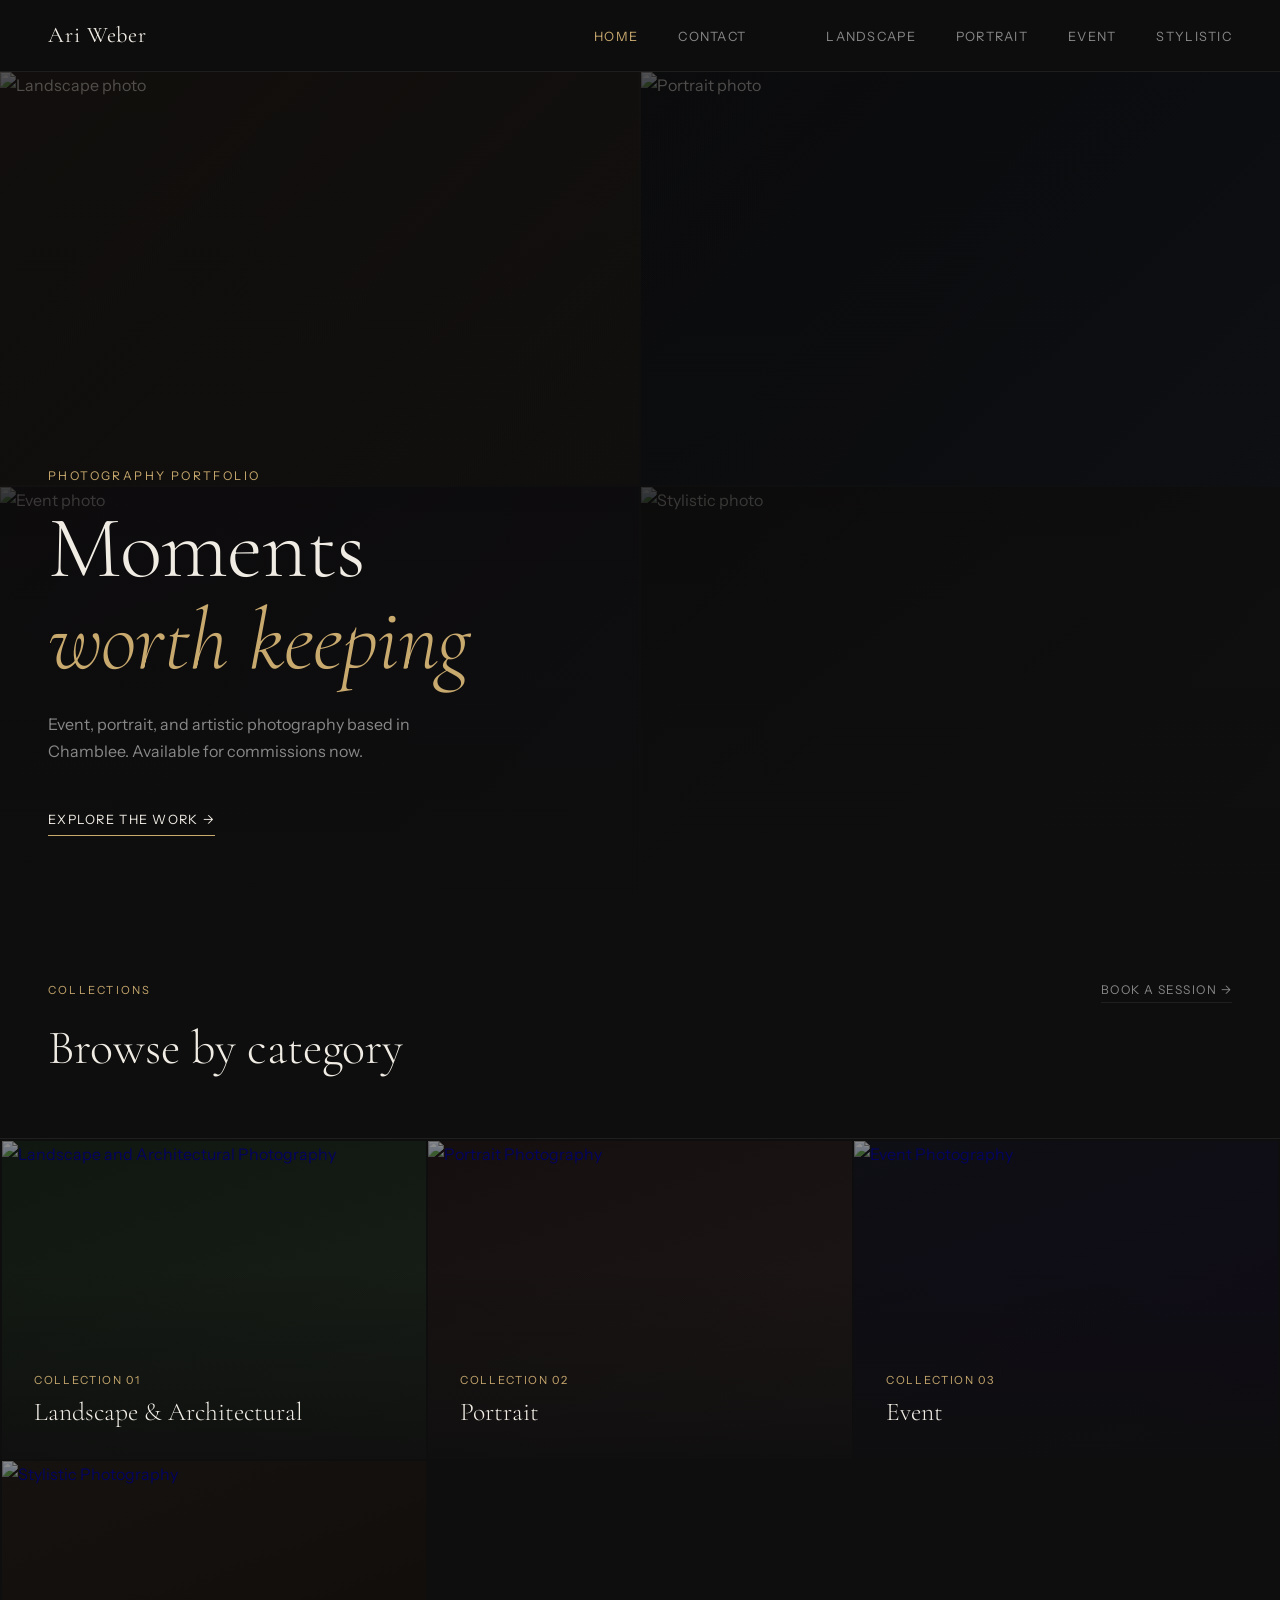
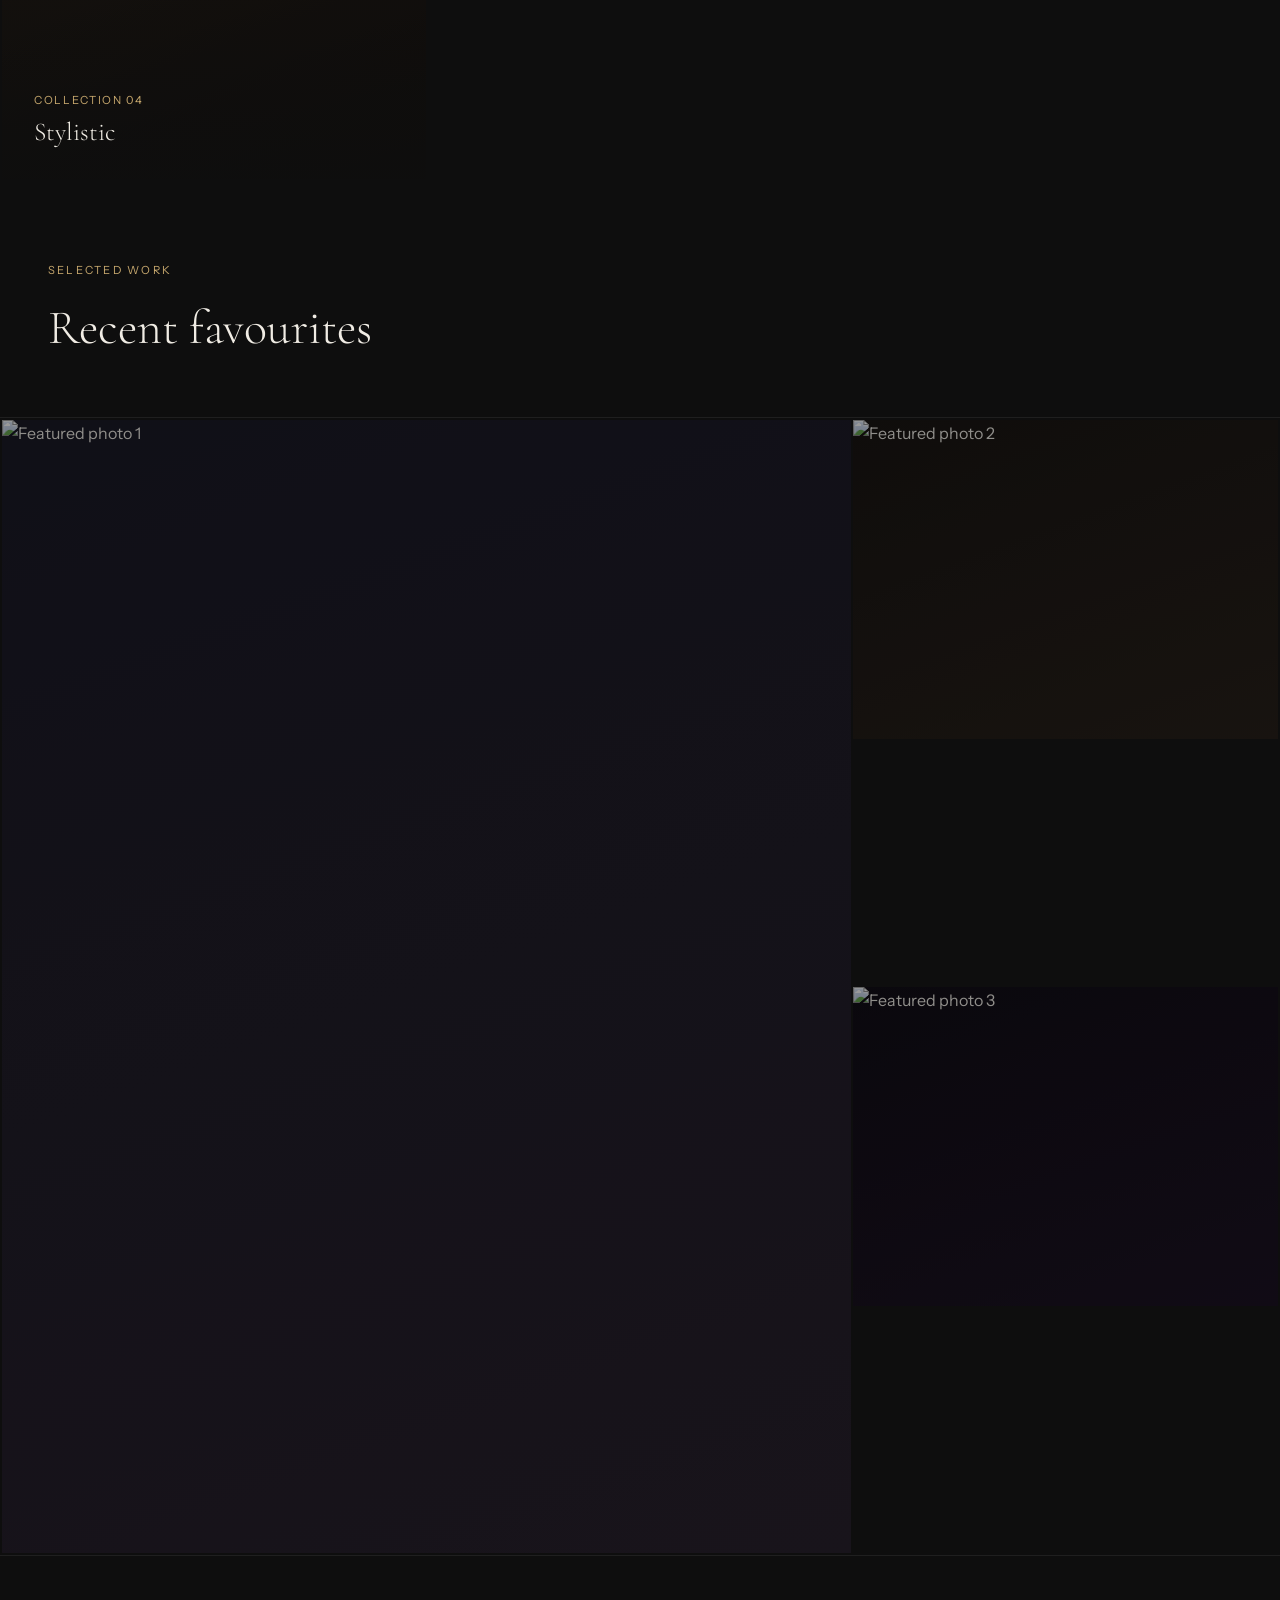
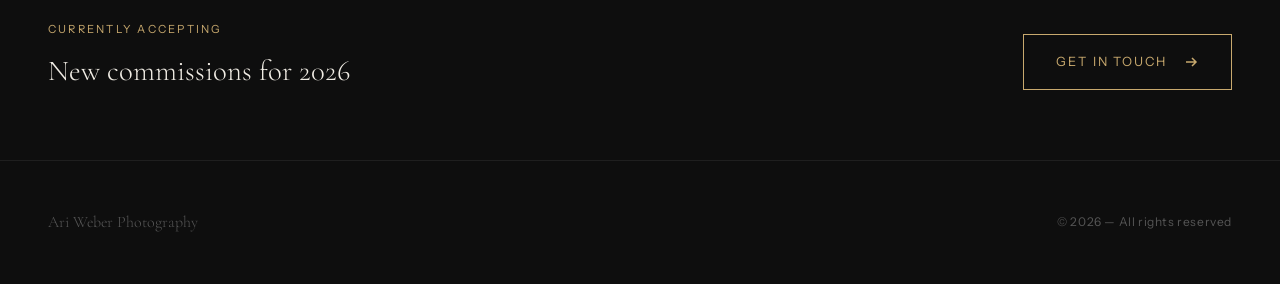
==== commit fb102739: "Fic favicon hopefully" ====
--- a/index.html
+++ b/index.html
@@ -6,6 +6,8 @@
   <title>Ari Weber — Photography</title>
   <meta name="description" content="Photography portfolio — landscape, portrait, event, and stylistic photography.">
   <link rel="stylesheet" href="css/style.css">
+  <link rel="icon" type="image/x-icon" href="favicon.ico">
+  
   <meta name="google-site-verification" content="7ZAGq1MP6MypWwgjM-dNtbiW60UKdkxzIyChNmRMrFI" />
   <script async src="https://www.googletagmanager.com/gtag/js?id=G-SFC77JPPCZ"></script>
   <script>
@@ -28,11 +30,12 @@
     <a href="/" class="nav-logo">Ari<span> </span>Weber</a>
     <ul class="nav-links">
       <li><a href="/" class="active">Home</a></li>
+      <li><a href="pages/contact">Contact</a></li>
+      <li></li>
       <li><a href="pages/landscape">Landscape</a></li>
       <li><a href="pages/portrait">Portrait</a></li>
       <li><a href="pages/event">Event</a></li>
       <li><a href="pages/stylistic">Stylistic</a></li>
-      <li><a href="pages/contact">Contact</a></li>
     </ul>
     <button class="nav-toggle" aria-label="Toggle menu">
       <span></span><span></span><span></span>
@@ -44,13 +47,13 @@
     <section class="hero">
       <div class="hero-bg"></div>
       <div class="hero-grid">
-        <img class="hero-img" src="images/Cave_Sunset_Greece.JPG" alt="Landscape photo"
+        <img class="hero-img" src="images/Landscape_Architectural/Cave_Sunset_Greece.JPG" alt="Landscape photo"
           onerror="this.style.background='linear-gradient(135deg,#1a1512,#2a2218)';this.style.display='block'">
-        <img class="hero-img" src="images/Cassidy_Portrait_B&W.JPG" alt="Portrait photo"
+        <img class="hero-img" src="images/Portrait/Cassidy_Portrait_B&W.JPG" alt="Portrait photo"
           onerror="this.style.background='linear-gradient(135deg,#0d1218,#1a2030)';this.style.display='block'">
-        <img class="hero-img" src="images/Greece_Party.jpg" alt="Event photo"
+        <img class="hero-img" src="images/Event/Greece_Party.jpg" alt="Event photo"
           onerror="this.style.background='linear-gradient(135deg,#120d18,#1e1228)';this.style.display='block'">
-        <img class="hero-img" src="images/Plane_Full_Moon.png" alt="Stylistic photo"
+        <img class="hero-img" src="images/Stylistic/Plane_Full_Moon.png" alt="Stylistic photo"
           onerror="this.style.background='linear-gradient(135deg,#181210,#2a1e1a)';this.style.display='block'">
       </div>
       <div class="hero-overlay"></div>
@@ -80,7 +83,7 @@
       <div class="categories-grid">
 
         <a href="pages/landscape" class="category-card scroll-reveal">
-          <img src="images/Cave_Sunset_Greece.JPG" alt="Landscape and Architectural Photography"
+          <img src="images/Landscape_Architectural/Cave_Sunset_Greece.JPG" alt="Landscape and Architectural Photography"
             onerror="this.style.background='linear-gradient(160deg,#1a2a1a,#2a3a2a)';this.style.display='block';this.style.height='100%'">
           <div class="category-overlay">
             <p class="category-count">Collection 01</p>
@@ -92,7 +95,7 @@
         </a>
 
         <a href="pages/portrait" class="category-card scroll-reveal">
-          <img src="images/Cassidy_Portrait_B&W.JPG" alt="Portrait Photography"
+          <img src="images/Portrait/Cassidy_Portrait_B&W.JPG" alt="Portrait Photography"
             onerror="this.style.background='linear-gradient(160deg,#2a1a1a,#3a2a2a)';this.style.display='block';this.style.height='100%'">
           <div class="category-overlay">
             <p class="category-count">Collection 02</p>
@@ -104,7 +107,7 @@
         </a>
 
         <a href="pages/event" class="category-card scroll-reveal">
-          <img src="images/Greece_Party.jpg" alt="Event Photography"
+          <img src="images/Event_Concert/Greece_Party.jpg" alt="Event Photography"
             onerror="this.style.background='linear-gradient(160deg,#1a1a2a,#1e1230)';this.style.display='block';this.style.height='100%'">
           <div class="category-overlay">
             <p class="category-count">Collection 03</p>
@@ -115,8 +118,8 @@
           </div>
         </a>
 
-        <a href="pages/stylistic" class="category-card scroll-reveal" style="grid-column: span 2;">
-          <img src="images/Plane_Full_Moon.png" alt="Stylistic Photography"
+        <a href="pages/stylistic" class="category-card scroll-reveal">
+          <img src="images/Stylistic/Plane_Full_Moon.png" alt="Stylistic Photography"
             onerror="this.style.background='linear-gradient(160deg,#2a2018,#1a1510)';this.style.display='block';this.style.height='100%'">
           <div class="category-overlay">
             <p class="category-count">Collection 04</p>
@@ -140,7 +143,7 @@
       <div class="featured-grid">
 
         <div class="featured-item featured-large scroll-reveal">
-          <img src="images/Elsa_Bridge_Snowing.jpg" alt="Featured photo 1"
+          <img src="images/Portrait/Elsa_Bridge_Snowing.jpg" alt="Featured photo 1"
             onerror="this.style.background='linear-gradient(160deg,#1a1a2a,#2a2030)';this.style.display='block';this.style.height='100%'">
           <div class="featured-caption">
             <p>Elsa Shilling in the snow — Athens, GA, 2026</p>
@@ -148,7 +151,7 @@
         </div>
 
         <div class="featured-item scroll-reveal">
-          <img src="images/Waxing_Gibbus_Moon.png" alt="Featured photo 2"
+          <img src="images/Stylistic/Waxing_Gibbus_Moon.png" alt="Featured photo 2"
             onerror="this.style.background='linear-gradient(160deg,#1a1512,#2a2018)';this.style.display='block';this.style.height='100%'">
           <div class="featured-caption">
             <p>Waxing Gibbous — 2026</p>
@@ -156,10 +159,10 @@
         </div>
 
         <div class="featured-item scroll-reveal">
-          <img src="images/featured-3.jpg" alt="Featured photo 3"
+          <img src="images/Portrait/Cat_Greece.jpg" alt="Featured photo 3"
             onerror="this.style.background='linear-gradient(160deg,#120d18,#1e1228)';this.style.display='block';this.style.height='100%'">
           <div class="featured-caption">
-            <p>Front row at the Roundhouse — London, 2024</p>
+            <p>Cat — Athens, Greece, 2026</p>
           </div>
         </div>
 
